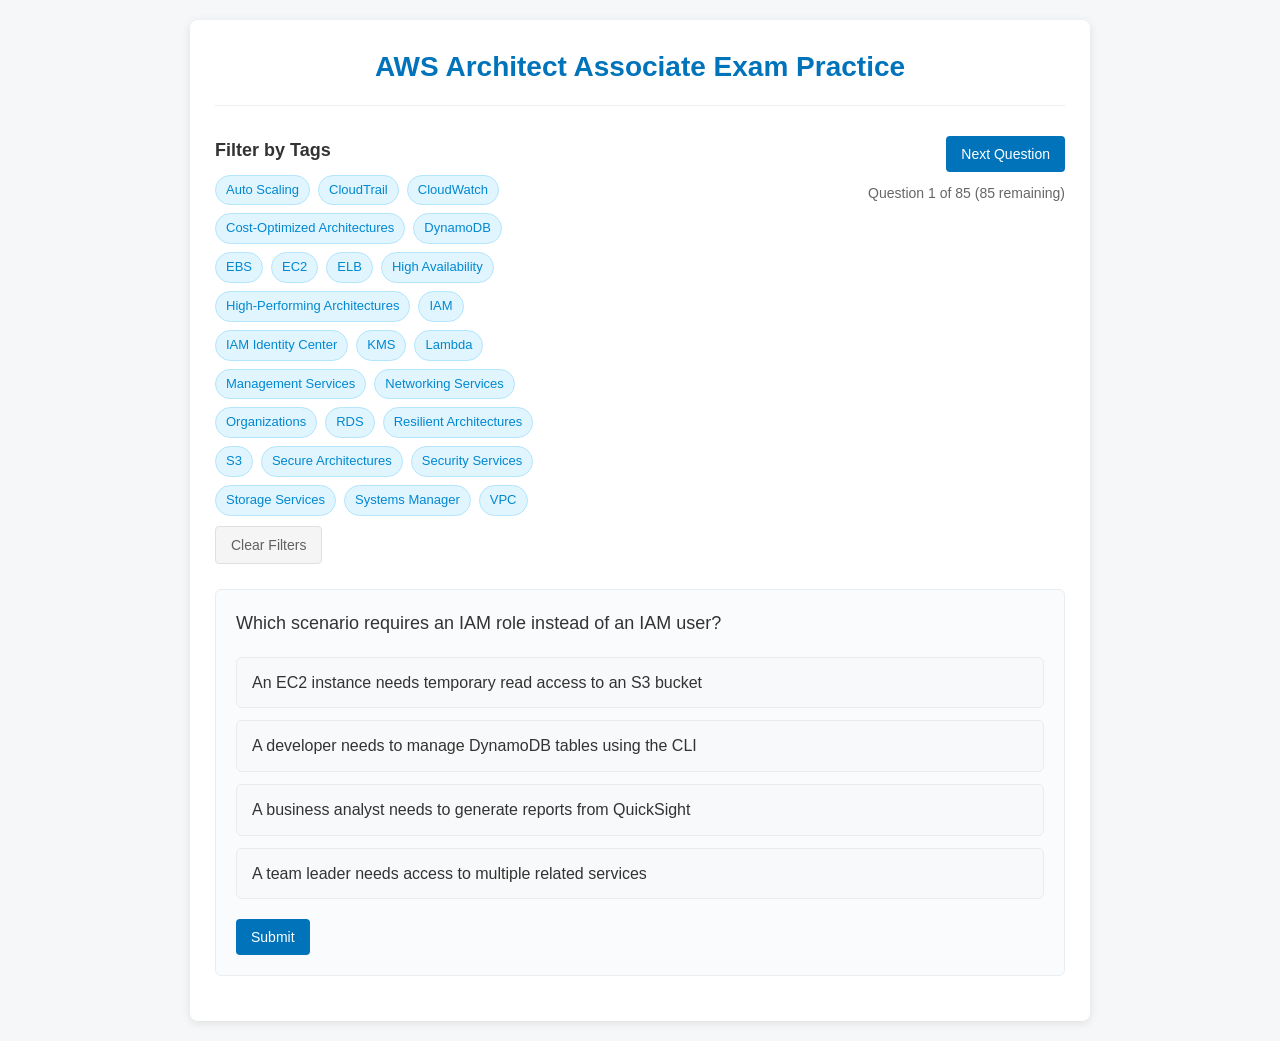
==== index.html @ 692c830a "Move files one dir up" ====
<!DOCTYPE html>
<html lang="en">
<head>
    <meta charset="UTF-8">
    <meta name="viewport" content="width=device-width, initial-scale=1.0">
    <title>AWS Architect Associate Exam Practice</title>
    <link rel="stylesheet" href="styles.css">
</head>
<body>
    <div class="container">
        <header>
            <h1>AWS Architect Associate Exam Practice</h1>
        </header>
        
        <div class="controls">
            <div class="filter-section">
                <h3>Filter by Tags</h3>
                <div id="tags-container"></div>
                <button id="clear-filters">Clear Filters</button>
            </div>
            <div class="question-controls">
                <button id="next-question">Next Question</button>
                <span id="question-counter">Question 0 of 0</span>
            </div>
        </div>
        
        <div class="question-container">
            <div id="question-text"></div>
            
            <div id="multiple-choice-container" class="hidden">
                <div id="options-container"></div>
                <button id="submit-answer">Submit</button>
                <div id="feedback" class="hidden"></div>
            </div>
            
            <div id="open-ended-container" class="hidden">
                <button id="reveal-answer">Reveal Answer</button>
                <div id="answer-text" class="hidden"></div>
            </div>
        </div>
    </div>
    <script src="main.js"></script>
</body>
</html>
---- styles.css ----
/* Reset and base styles */
* {
    margin: 0;
    padding: 0;
    box-sizing: border-box;
}

body {
    font-family: 'Segoe UI', Tahoma, Geneva, Verdana, sans-serif;
    line-height: 1.6;
    color: #333;
    background-color: #f5f7f9;
    padding: 20px;
}

.container {
    max-width: 900px;
    margin: 0 auto;
    background-color: #fff;
    border-radius: 8px;
    box-shadow: 0 2px 10px rgba(0, 0, 0, 0.1);
    padding: 25px;
}

header {
    text-align: center;
    margin-bottom: 30px;
    padding-bottom: 15px;
    border-bottom: 1px solid #eee;
}

header h1 {
    color: #0073bb;
    font-size: 28px;
}

/* Controls section */
.controls {
    display: flex;
    justify-content: space-between;
    align-items: flex-start;
    margin-bottom: 25px;
}

.filter-section {
    flex-basis: 40%;
}

.filter-section h3 {
    margin-bottom: 10px;
    font-size: 18px;
    color: #333;
}

.question-controls {
    text-align: right;
    flex-basis: 40%;
    display: flex;
    flex-direction: column;
    gap: 10px;
    align-items: flex-end;
}

#question-counter {
    font-size: 14px;
    color: #666;
}

/* Tags styling */
#tags-container {
    display: flex;
    flex-wrap: wrap;
    gap: 8px;
    margin-bottom: 10px;
}

.tag {
    background-color: #e1f5fe;
    border: 1px solid #b3e5fc;
    color: #0288d1;
    padding: 4px 10px;
    border-radius: 16px;
    font-size: 13px;
    cursor: pointer;
    transition: all 0.2s;
}

.tag:hover {
    background-color: #b3e5fc;
}

.tag.selected {
    background-color: #0288d1;
    color: white;
}

/* Question container styling */
.question-container {
    background-color: #fafbfc;
    border: 1px solid #eaedf0;
    border-radius: 6px;
    padding: 20px;
    margin-bottom: 20px;
}

#question-text {
    font-size: 18px;
    margin-bottom: 20px;
    line-height: 1.5;
}

/* Multiple choice styling */
#options-container {
    display: flex;
    flex-direction: column;
    gap: 12px;
    margin-bottom: 20px;
}

.option {
    padding: 12px 15px;
    background-color: #f8f9fa;
    border: 1px solid #e9ecef;
    border-radius: 6px;
    cursor: pointer;
    transition: all 0.2s;
}

.option:hover {
    background-color: #e9ecef;
}

.option.selected {
    background-color: #e3f2fd;
    border-color: #90caf9;
}

.option.correct {
    background-color: #e8f5e9;
    border-color: #a5d6a7;
}

.option.incorrect {
    background-color: #ffebee;
    border-color: #ef9a9a;
}

/* Open ended question styling */
#answer-text {
    background-color: #e8f5e9;
    border-left: 4px solid #66bb6a;
    padding: 15px;
    margin-top: 15px;
    border-radius: 4px;
}

/* Feedback styling */
#feedback {
    margin-top: 15px;
    padding: 12px;
    border-radius: 4px;
}

#feedback.correct {
    background-color: #e8f5e9;
    border-left: 4px solid #66bb6a;
    color: #2e7d32;
}

#feedback.incorrect {
    background-color: #ffebee;
    border-left: 4px solid #ef5350;
    color: #c62828;
}

/* Button styling */
button {
    background-color: #0073bb;
    color: white;
    border: none;
    padding: 10px 15px;
    border-radius: 4px;
    cursor: pointer;
    font-size: 14px;
    transition: background-color 0.2s;
}

button:hover {
    background-color: #005a8e;
}

#clear-filters {
    background-color: #f5f5f5;
    color: #616161;
    border: 1px solid #e0e0e0;
}

#clear-filters:hover {
    background-color: #e0e0e0;
}

#reveal-answer {
    margin-top: 15px;
}

/* Utility classes */
.hidden {
    display: none;
}
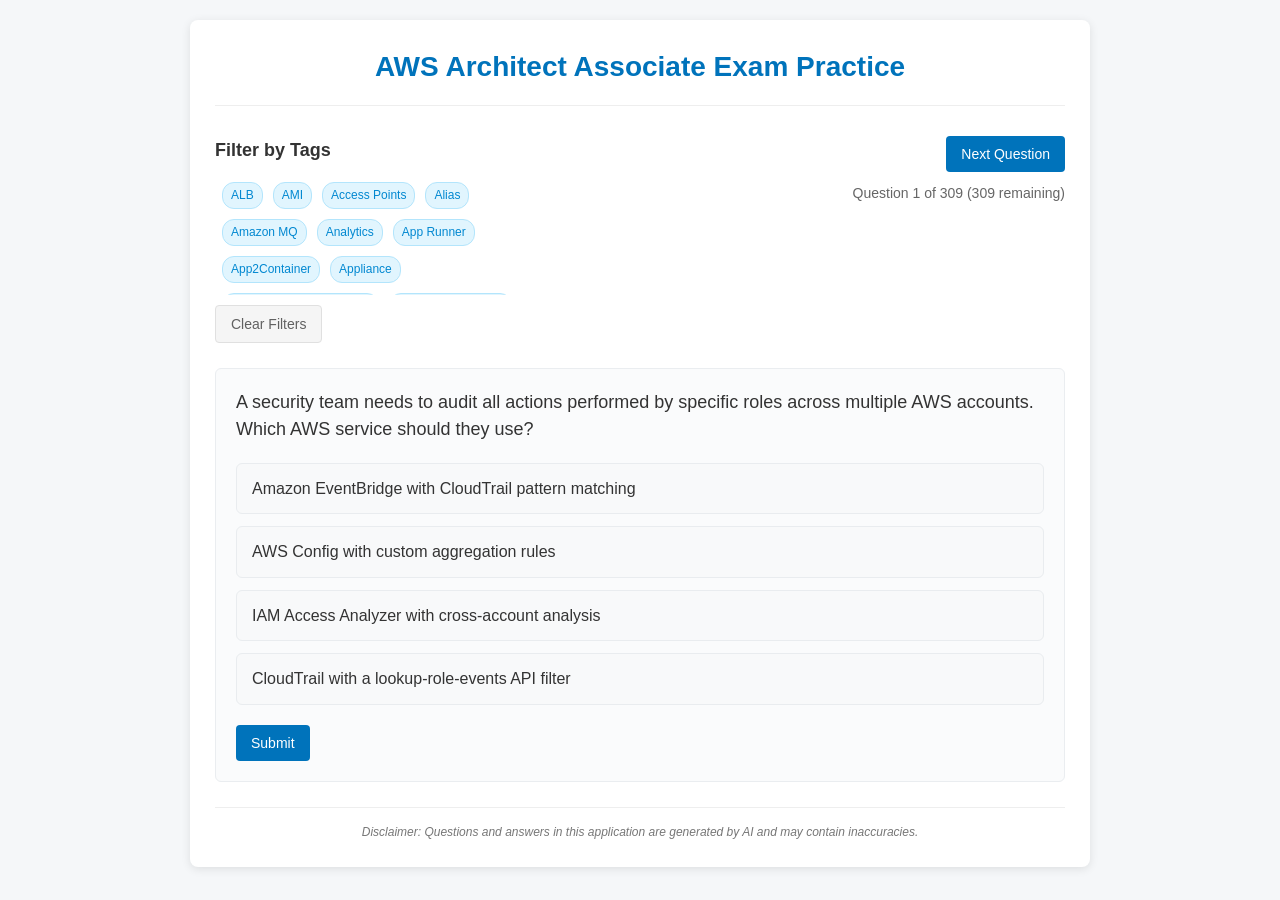
==== commit c16e6f63: "Add disclaimer" ====
--- a/index.html
+++ b/index.html
@@ -38,6 +38,10 @@
                 <div id="answer-text" class="hidden"></div>
             </div>
         </div>
+        
+        <footer class="disclaimer">
+            <p>Disclaimer: Questions and answers in this application are generated by AI and may contain inaccuracies.</p>
+        </footer>
     </div>
     <script src="main.js"></script>
 </body>
--- a/styles.css
+++ b/styles.css
@@ -67,22 +67,47 @@
 }
 
 /* Tags styling */
+.filter-section {
+    position: relative;
+}
+
 #tags-container {
     display: flex;
     flex-wrap: wrap;
-    gap: 8px;
+    gap: 6px;
     margin-bottom: 10px;
+    max-height: 120px;
+    overflow-y: auto;
+    padding: 5px;
+    border-radius: 4px;
+    scrollbar-width: thin;
+}
+
+#tags-container::-webkit-scrollbar {
+    width: 6px;
+}
+
+#tags-container::-webkit-scrollbar-track {
+    background: #f1f1f1;
+    border-radius: 4px;
+}
+
+#tags-container::-webkit-scrollbar-thumb {
+    background: #b3e5fc;
+    border-radius: 4px;
 }
 
 .tag {
     background-color: #e1f5fe;
     border: 1px solid #b3e5fc;
     color: #0288d1;
-    padding: 4px 10px;
-    border-radius: 16px;
-    font-size: 13px;
+    padding: 3px 8px;
+    border-radius: 12px;
+    font-size: 12px;
     cursor: pointer;
     transition: all 0.2s;
+    margin: 2px;
+    white-space: nowrap;
 }
 
 .tag:hover {
@@ -203,6 +228,20 @@
     margin-top: 15px;
 }
 
+/* Disclaimer footer styling */
+.disclaimer {
+    margin-top: 25px;
+    text-align: center;
+    border-top: 1px solid #eee;
+    padding-top: 15px;
+}
+
+.disclaimer p {
+    font-size: 12px;
+    color: #777;
+    font-style: italic;
+}
+
 /* Utility classes */
 .hidden {
     display: none;
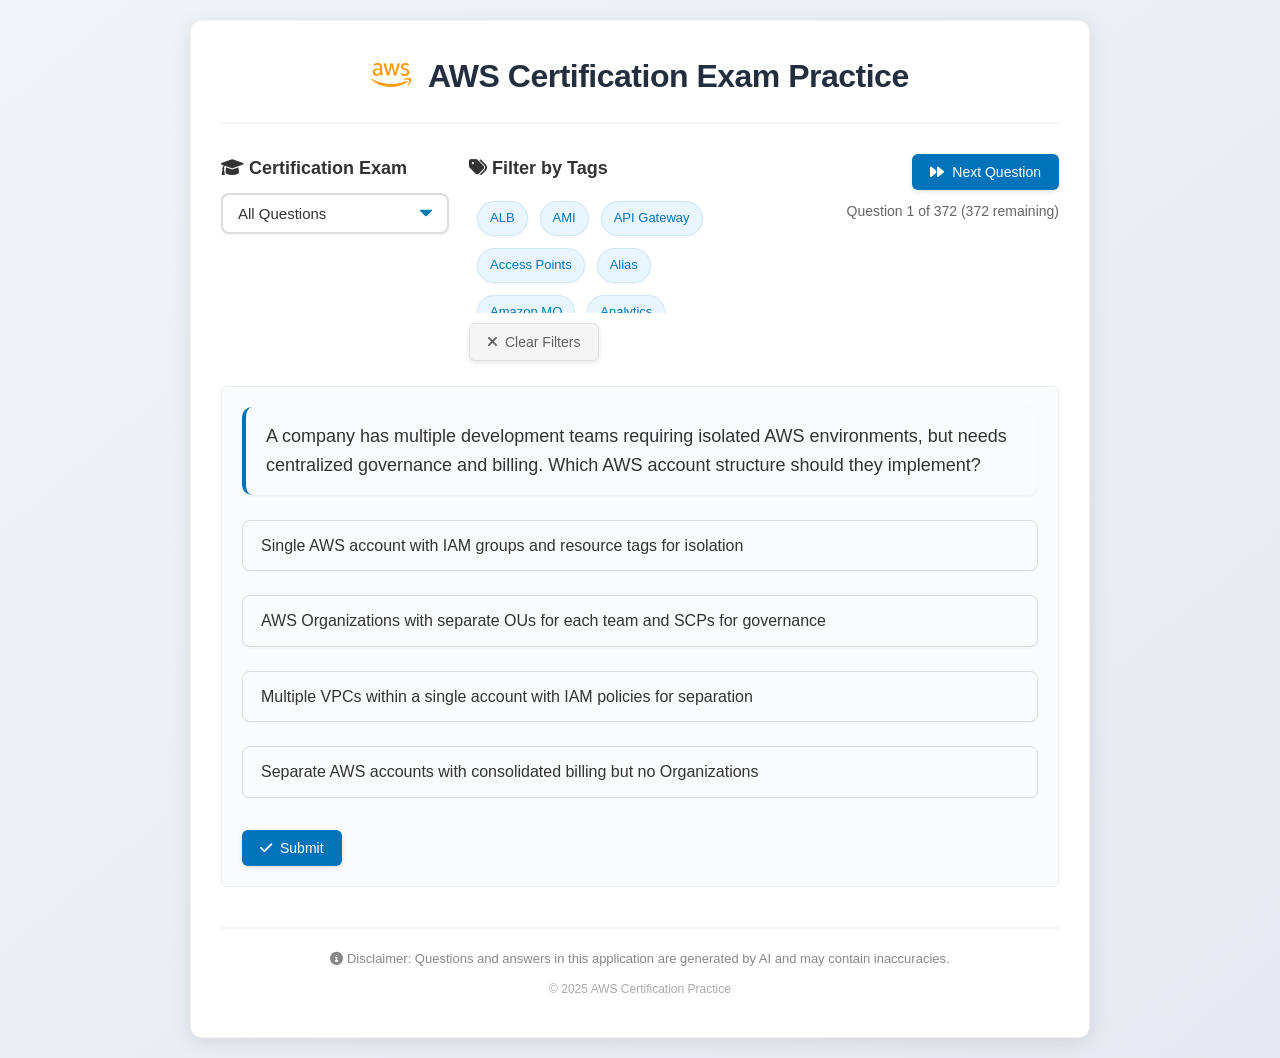
==== commit a2f8d21d: "Ui changes" ====
--- a/index.html
+++ b/index.html
@@ -3,23 +3,30 @@
 <head>
     <meta charset="UTF-8">
     <meta name="viewport" content="width=device-width, initial-scale=1.0">
-    <title>AWS Architect Associate Exam Practice</title>
+    <title>AWS Certification Exam Practice</title>
     <link rel="stylesheet" href="styles.css">
+    <link rel="stylesheet" href="https://cdnjs.cloudflare.com/ajax/libs/font-awesome/6.0.0-beta3/css/all.min.css">
 </head>
 <body>
     <div class="container">
         <header>
-            <h1>AWS Architect Associate Exam Practice</h1>
+            <h1><i class="fab fa-aws"></i> AWS Certification Exam Practice</h1>
         </header>
         
         <div class="controls">
+            <div class="profile-section">
+                <h3><i class="fas fa-graduation-cap"></i> Certification Exam</h3>
+                <select id="profile-selector">
+                    <option value="all">All Questions</option>
+                </select>
+            </div>
             <div class="filter-section">
-                <h3>Filter by Tags</h3>
+                <h3><i class="fas fa-tags"></i> Filter by Tags</h3>
                 <div id="tags-container"></div>
-                <button id="clear-filters">Clear Filters</button>
+                <button id="clear-filters"><i class="fas fa-times"></i> Clear Filters</button>
             </div>
             <div class="question-controls">
-                <button id="next-question">Next Question</button>
+                <button id="next-question"><i class="fas fa-forward"></i> Next Question</button>
                 <span id="question-counter">Question 0 of 0</span>
             </div>
         </div>
@@ -29,18 +36,19 @@
             
             <div id="multiple-choice-container" class="hidden">
                 <div id="options-container"></div>
-                <button id="submit-answer">Submit</button>
+                <button id="submit-answer"><i class="fas fa-check"></i> Submit</button>
                 <div id="feedback" class="hidden"></div>
             </div>
             
             <div id="open-ended-container" class="hidden">
-                <button id="reveal-answer">Reveal Answer</button>
+                <button id="reveal-answer"><i class="fas fa-eye"></i> Reveal Answer</button>
                 <div id="answer-text" class="hidden"></div>
             </div>
         </div>
         
         <footer class="disclaimer">
-            <p>Disclaimer: Questions and answers in this application are generated by AI and may contain inaccuracies.</p>
+            <p><i class="fas fa-info-circle"></i> Disclaimer: Questions and answers in this application are generated by AI and may contain inaccuracies.</p>
+            <p class="copyright">© 2025 AWS Certification Practice</p>
         </footer>
     </div>
     <script src="main.js"></script>
--- a/styles.css
+++ b/styles.css
@@ -9,29 +9,40 @@
     font-family: 'Segoe UI', Tahoma, Geneva, Verdana, sans-serif;
     line-height: 1.6;
     color: #333;
-    background-color: #f5f7f9;
+    background-color: #f0f3f8;
     padding: 20px;
+    background-image: linear-gradient(to bottom right, #f0f3f8, #e6eaf0);
+    min-height: 100vh;
 }
 
 .container {
     max-width: 900px;
     margin: 0 auto;
     background-color: #fff;
-    border-radius: 8px;
-    box-shadow: 0 2px 10px rgba(0, 0, 0, 0.1);
-    padding: 25px;
+    border-radius: 12px;
+    box-shadow: 0 4px 20px rgba(0, 0, 0, 0.1);
+    padding: 30px;
+    border: 1px solid rgba(0, 0, 0, 0.05);
 }
 
 header {
     text-align: center;
     margin-bottom: 30px;
-    padding-bottom: 15px;
-    border-bottom: 1px solid #eee;
+    padding-bottom: 20px;
+    border-bottom: 2px solid #f0f3f8;
+    position: relative;
 }
 
 header h1 {
-    color: #0073bb;
-    font-size: 28px;
+    color: #232f3e; /* AWS dark blue */
+    font-size: 32px;
+    font-weight: 600;
+    letter-spacing: -0.5px;
+}
+
+header h1 i {
+    color: #ff9900; /* AWS orange */
+    margin-right: 10px;
 }
 
 /* Controls section */
@@ -40,10 +51,52 @@
     justify-content: space-between;
     align-items: flex-start;
     margin-bottom: 25px;
+    gap: 20px;
+}
+
+.profile-section {
+    flex-basis: 30%;
+}
+
+.profile-section h3 {
+    margin-bottom: 10px;
+    font-size: 18px;
+    color: #333;
+}
+
+#profile-selector {
+    width: 100%;
+    padding: 10px 15px;
+    font-size: 15px;
+    border: 2px solid #ddd;
+    border-radius: 8px;
+    background-color: #fff;
+    color: #333;
+    cursor: pointer;
+    transition: all 0.3s ease;
+    appearance: none;
+    background-image: url("data:image/svg+xml;charset=US-ASCII,%3Csvg%20xmlns%3D%22http%3A%2F%2Fwww.w3.org%2F2000%2Fsvg%22%20width%3D%22292.4%22%20height%3D%22292.4%22%3E%3Cpath%20fill%3D%22%23007CB2%22%20d%3D%22M287%2069.4a17.6%2017.6%200%200%200-13-5.4H18.4c-5%200-9.3%201.8-12.9%205.4A17.6%2017.6%200%200%200%200%2082.2c0%205%201.8%209.3%205.4%2012.9l128%20127.9c3.6%203.6%207.8%205.4%2012.8%205.4s9.2-1.8%2012.8-5.4L287%2095c3.5-3.5%205.4-7.8%205.4-12.8%200-5-1.9-9.2-5.5-12.8z%22%2F%3E%3C%2Fsvg%3E");
+    background-repeat: no-repeat;
+    background-position: right 15px top 50%;
+    background-size: 12px auto;
+    padding-right: 30px;
+    box-shadow: 0 1px 3px rgba(0, 0, 0, 0.05);
+}
+
+#profile-selector:hover {
+    border-color: #0073bb;
+    transform: translateY(-1px);
+    box-shadow: 0 2px 5px rgba(0, 0, 0, 0.1);
+}
+
+#profile-selector:focus {
+    outline: none;
+    border-color: #0073bb;
+    box-shadow: 0 0 0 3px rgba(0, 115, 187, 0.2);
 }
 
 .filter-section {
-    flex-basis: 40%;
+    flex-basis: 35%;
 }
 
 .filter-section h3 {
@@ -98,25 +151,30 @@
 }
 
 .tag {
-    background-color: #e1f5fe;
-    border: 1px solid #b3e5fc;
-    color: #0288d1;
-    padding: 3px 8px;
-    border-radius: 12px;
-    font-size: 12px;
+    display: inline-block;
+    background-color: #e9f5ff;
+    color: #0073bb;
+    padding: 6px 12px;
+    border-radius: 20px;
+    margin: 3px;
+    font-size: 13px;
     cursor: pointer;
-    transition: all 0.2s;
-    margin: 2px;
-    white-space: nowrap;
+    transition: all 0.3s ease;
+    border: 1px solid rgba(0, 115, 187, 0.1);
+    box-shadow: 0 1px 3px rgba(0, 0, 0, 0.05);
 }
 
 .tag:hover {
-    background-color: #b3e5fc;
+    background-color: #d0ebff;
+    transform: translateY(-1px);
+    box-shadow: 0 2px 5px rgba(0, 0, 0, 0.1);
 }
 
 .tag.selected {
-    background-color: #0288d1;
+    background-color: #0073bb;
     color: white;
+    border-color: #0073bb;
+    font-weight: 500;
 }
 
 /* Question container styling */
@@ -130,8 +188,13 @@
 
 #question-text {
     font-size: 18px;
-    margin-bottom: 20px;
-    line-height: 1.5;
+    margin-bottom: 25px;
+    line-height: 1.6;
+    padding: 15px 20px;
+    background-color: #f8fafc;
+    border-radius: 10px;
+    border-left: 4px solid #0073bb;
+    box-shadow: 0 1px 3px rgba(0, 0, 0, 0.05);
 }
 
 /* Multiple choice styling */
@@ -143,21 +206,26 @@
 }
 
 .option {
-    padding: 12px 15px;
-    background-color: #f8f9fa;
-    border: 1px solid #e9ecef;
-    border-radius: 6px;
+    padding: 12px 18px;
+    margin-bottom: 12px;
+    border: 1px solid #ddd;
+    border-radius: 8px;
     cursor: pointer;
-    transition: all 0.2s;
+    transition: all 0.3s ease;
+    position: relative;
+    box-shadow: 0 1px 3px rgba(0, 0, 0, 0.05);
 }
 
 .option:hover {
-    background-color: #e9ecef;
+    background-color: #f9f9f9;
+    transform: translateY(-1px);
+    box-shadow: 0 2px 5px rgba(0, 0, 0, 0.1);
 }
 
 .option.selected {
-    background-color: #e3f2fd;
-    border-color: #90caf9;
+    border-color: #0073bb;
+    background-color: #e9f5ff;
+    font-weight: 500;
 }
 
 .option.correct {
@@ -203,15 +271,39 @@
     background-color: #0073bb;
     color: white;
     border: none;
-    padding: 10px 15px;
-    border-radius: 4px;
+    padding: 10px 18px;
+    border-radius: 6px;
     cursor: pointer;
     font-size: 14px;
-    transition: background-color 0.2s;
+    transition: all 0.3s ease;
+    font-weight: 500;
+    display: inline-flex;
+    align-items: center;
+    justify-content: center;
+    gap: 8px;
+    box-shadow: 0 2px 5px rgba(0, 0, 0, 0.1);
 }
 
 button:hover {
-    background-color: #005a8e;
+    background-color: #005a93;
+    transform: translateY(-1px);
+    box-shadow: 0 4px 8px rgba(0, 0, 0, 0.15);
+}
+
+button:active {
+    transform: translateY(0);
+    box-shadow: 0 2px 3px rgba(0, 0, 0, 0.1);
+}
+
+button:disabled {
+    background-color: #ccc;
+    cursor: not-allowed;
+    transform: none;
+    box-shadow: none;
+}
+
+button i {
+    font-size: 14px;
 }
 
 #clear-filters {
@@ -230,16 +322,22 @@
 
 /* Disclaimer footer styling */
 .disclaimer {
-    margin-top: 25px;
+    margin-top: 40px;
+    padding-top: 20px;
+    border-top: 2px solid #f0f3f8;
+    font-size: 13px;
+    color: #888;
     text-align: center;
-    border-top: 1px solid #eee;
-    padding-top: 15px;
 }
 
 .disclaimer p {
+    margin-bottom: 8px;
+}
+
+.copyright {
     font-size: 12px;
-    color: #777;
-    font-style: italic;
+    color: #aaa;
+    margin-top: 10px;
 }
 
 /* Utility classes */
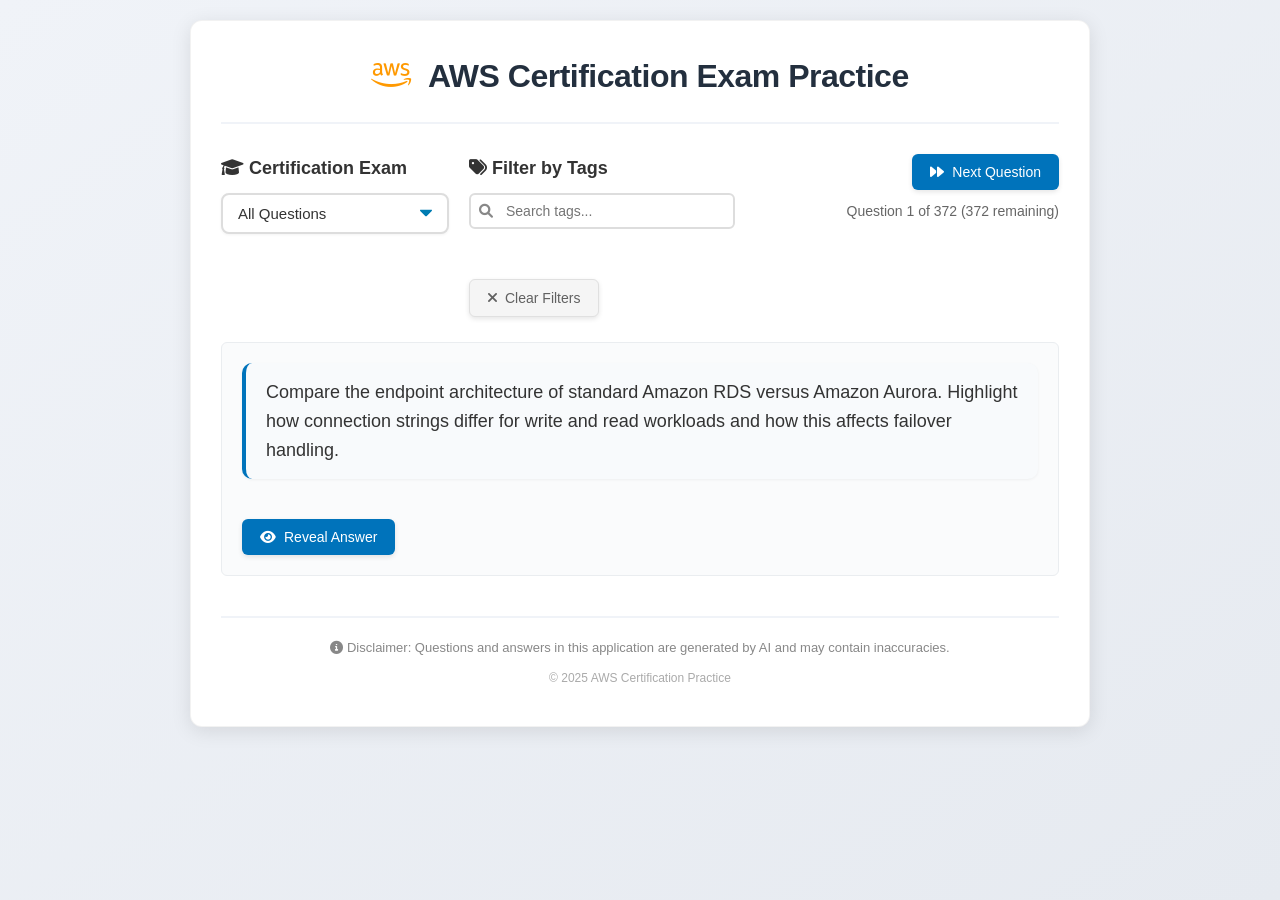
==== commit aa481445: "Better tagging" ====
--- a/index.html
+++ b/index.html
@@ -22,7 +22,14 @@
             </div>
             <div class="filter-section">
                 <h3><i class="fas fa-tags"></i> Filter by Tags</h3>
-                <div id="tags-container"></div>
+                <div class="tag-search-wrapper">
+                    <div class="tag-search-input">
+                        <i class="fas fa-search"></i>
+                        <input type="text" id="tag-search" placeholder="Search tags..." autocomplete="off">
+                    </div>
+                    <div id="tag-suggestions" class="hidden"></div>
+                </div>
+                <div id="selected-tags-container"></div>
                 <button id="clear-filters"><i class="fas fa-times"></i> Clear Filters</button>
             </div>
             <div class="question-controls">
--- a/styles.css
+++ b/styles.css
@@ -124,16 +124,75 @@
     position: relative;
 }
 
-#tags-container {
+.tag-search-wrapper {
+    position: relative;
+    margin-bottom: 10px;
+}
+
+.tag-search-input {
+    position: relative;
+    display: flex;
+    align-items: center;
+}
+
+.tag-search-input i {
+    position: absolute;
+    left: 10px;
+    color: #888;
+    font-size: 14px;
+}
+
+#tag-search {
+    width: 100%;
+    padding: 8px 10px 8px 35px;
+    border: 2px solid #ddd;
+    border-radius: 6px;
+    font-size: 14px;
+    transition: all 0.3s ease;
+}
+
+#tag-search:focus {
+    outline: none;
+    border-color: #0073bb;
+    box-shadow: 0 0 0 2px rgba(0, 115, 187, 0.1);
+}
+
+#tag-suggestions {
+    position: absolute;
+    top: 100%;
+    left: 0;
+    right: 0;
+    background-color: white;
+    border: 1px solid #ddd;
+    border-radius: 0 0 6px 6px;
+    box-shadow: 0 4px 10px rgba(0, 0, 0, 0.1);
+    max-height: 200px;
+    overflow-y: auto;
+    z-index: 10;
+    margin-top: -1px;
+}
+
+.tag-suggestion {
+    padding: 8px 12px;
+    cursor: pointer;
+    transition: background-color 0.2s;
+    border-bottom: 1px solid #f0f0f0;
+}
+
+.tag-suggestion:hover {
+    background-color: #f5f9ff;
+}
+
+.tag-suggestion:last-child {
+    border-bottom: none;
+}
+
+#selected-tags-container {
     display: flex;
     flex-wrap: wrap;
     gap: 6px;
     margin-bottom: 10px;
-    max-height: 120px;
-    overflow-y: auto;
-    padding: 5px;
-    border-radius: 4px;
-    scrollbar-width: thin;
+    min-height: 30px;
 }
 
 #tags-container::-webkit-scrollbar {
